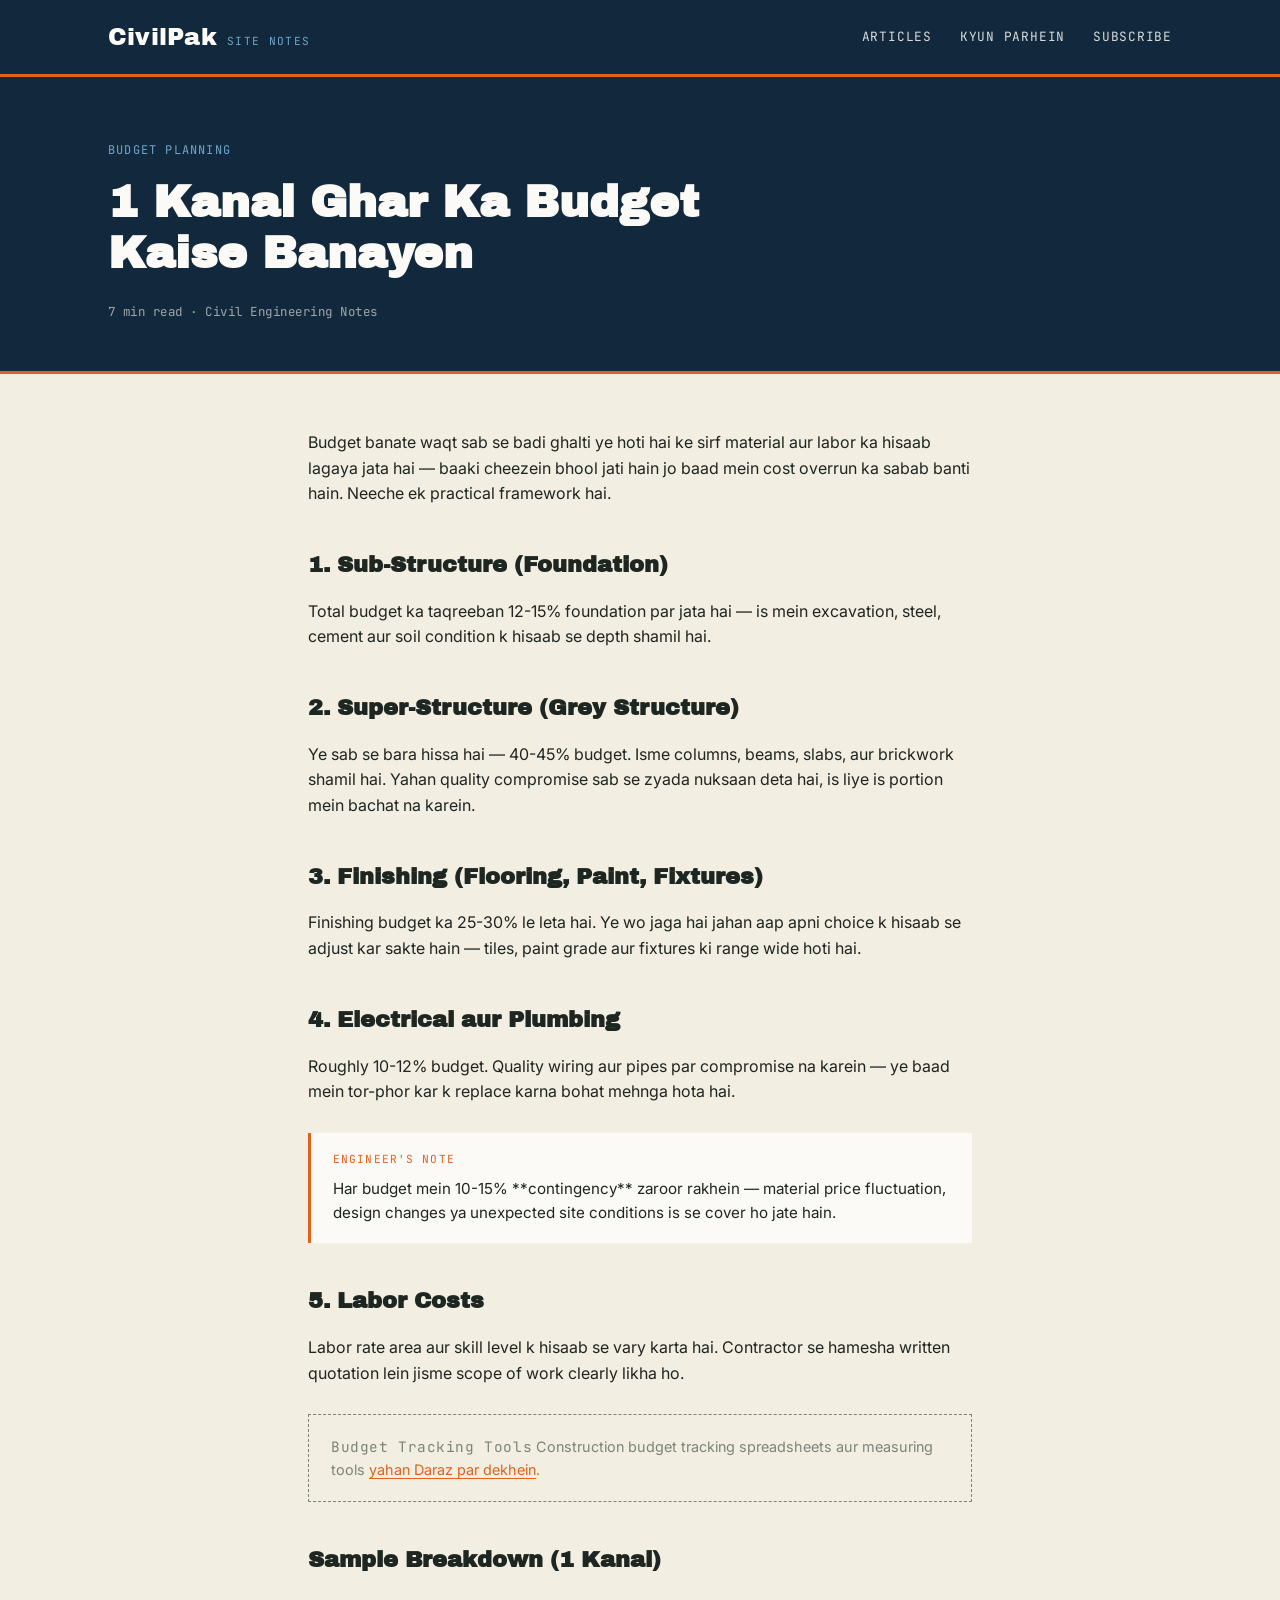
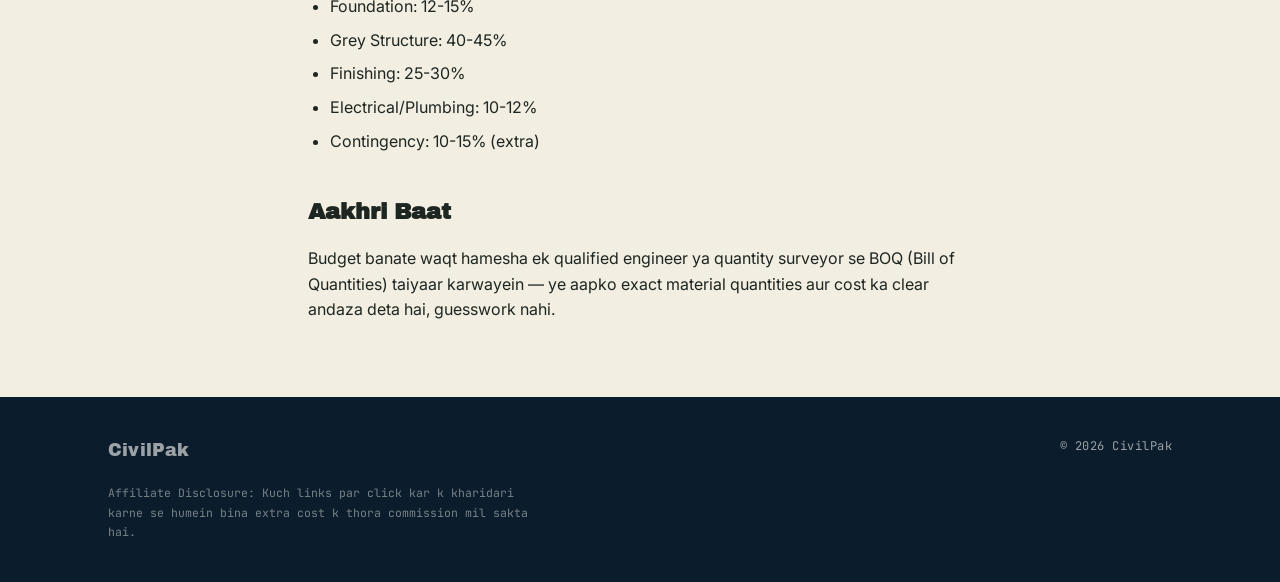
==== article-budget-planning-1-kanal.html @ 1efdeffb "Add files via upload" ====
<!DOCTYPE html>
<html lang="ur-PK">
<head>
<meta charset="UTF-8">
<meta name="viewport" content="width=device-width, initial-scale=1.0">
<title>1 Kanal Ghar Ka Budget Kaise Banayen | CivilPak</title>
<meta name="description" content="Material, labor aur contingency — realistic budget banane ka step-by-step tareeqa jo overspending se bachaye.">
<link rel="preconnect" href="https://fonts.googleapis.com">
<link href="https://fonts.googleapis.com/css2?family=Archivo+Black&family=Inter:wght@400;500;600&family=JetBrains+Mono:wght@400;500&display=swap" rel="stylesheet">
<link rel="stylesheet" href="style.css">
</head>
<body>

<header class="site">
  <div class="wrap">
    <a href="index.html" class="brand">
      <span class="mark">CivilPak</span>
      <span class="tag">Site Notes</span>
    </a>
    <nav class="site">
      <ul>
        <li><a href="index.html#articles">Articles</a></li>
        <li><a href="index.html#why">Kyun Parhein</a></li>
        <li><a href="index.html#subscribe">Subscribe</a></li>
      </ul>
    </nav>
  </div>
</header>

<div class="article-head">
  <div class="wrap">
    <span class="cat mono">Budget Planning</span>
    <h1>1 Kanal Ghar Ka Budget Kaise Banayen</h1>
    <span class="meta mono">7 min read · Civil Engineering Notes</span>
  </div>
</div>

<article class="article-body">
  <p>Budget banate waqt sab se badi ghalti ye hoti hai ke sirf material aur labor ka hisaab lagaya jata hai — baaki cheezein bhool jati hain jo baad mein cost overrun ka sabab banti hain. Neeche ek practical framework hai.</p>

  <h2>1. Sub-Structure (Foundation)</h2>
  <p>Total budget ka taqreeban 12-15% foundation par jata hai — is mein excavation, steel, cement aur soil condition k hisaab se depth shamil hai.</p>

  <h2>2. Super-Structure (Grey Structure)</h2>
  <p>Ye sab se bara hissa hai — 40-45% budget. Isme columns, beams, slabs, aur brickwork shamil hai. Yahan quality compromise sab se zyada nuksaan deta hai, is liye is portion mein bachat na karein.</p>

  <h2>3. Finishing (Flooring, Paint, Fixtures)</h2>
  <p>Finishing budget ka 25-30% le leta hai. Ye wo jaga hai jahan aap apni choice k hisaab se adjust kar sakte hain — tiles, paint grade aur fixtures ki range wide hoti hai.</p>

  <h2>4. Electrical aur Plumbing</h2>
  <p>Roughly 10-12% budget. Quality wiring aur pipes par compromise na karein — ye baad mein tor-phor kar k replace karna bohat mehnga hota hai.</p>

  <div class="callout">
    <span class="label mono">Engineer's Note</span>
    Har budget mein 10-15% **contingency** zaroor rakhein — material price fluctuation, design changes ya unexpected site conditions is se cover ho jate hain.
  </div>

  <h2>5. Labor Costs</h2>
  <p>Labor rate area aur skill level k hisaab se vary karta hai. Contractor se hamesha written quotation lein jisme scope of work clearly likha ho.</p>

  <div class="affiliate-box">
    <span class="label mono" style="color:var(--concrete);">Budget Tracking Tools</span>
    Construction budget tracking spreadsheets aur measuring tools <a href="#">yahan Daraz par dekhein</a>.
  </div>

  <h2>Sample Breakdown (1 Kanal)</h2>
  <ul>
    <li>Foundation: 12-15%</li>
    <li>Grey Structure: 40-45%</li>
    <li>Finishing: 25-30%</li>
    <li>Electrical/Plumbing: 10-12%</li>
    <li>Contingency: 10-15% (extra)</li>
  </ul>

  <h2>Aakhri Baat</h2>
  <p>Budget banate waqt hamesha ek qualified engineer ya quantity surveyor se BOQ (Bill of Quantities) taiyaar karwayein — ye aapko exact material quantities aur cost ka clear andaza deta hai, guesswork nahi.</p>
</article>

<footer class="site">
  <div class="wrap">
    <div>
      <div class="brand"><span class="mark" style="font-size:1.1rem;">CivilPak</span></div>
      <p class="disclosure">Affiliate Disclosure: Kuch links par click kar k kharidari karne se humein bina extra cost k thora commission mil sakta hai.</p>
    </div>
    <div class="mono" style="font-size:0.75rem;">© 2026 CivilPak</div>
  </div>
</footer>

</body>
</html>
---- style.css ----
/* ===== CivilPak — Blueprint Design System ===== */

:root {
  --navy: #12293D;
  --navy-deep: #0B1D2C;
  --paper: #F2EEE2;
  --paper-line: #E4DECC;
  --blue-line: #6FA6C9;
  --safety-orange: #E2621B;
  --charcoal: #1E2621;
  --concrete: #7C8479;
  --white: #FBFAF6;
}

* { box-sizing: border-box; margin: 0; padding: 0; }

html { scroll-behavior: smooth; }

body {
  background: var(--paper);
  color: var(--charcoal);
  font-family: 'Inter', -apple-system, sans-serif;
  line-height: 1.6;
  -webkit-font-smoothing: antialiased;
}

@media (prefers-reduced-motion: reduce) {
  html { scroll-behavior: auto; }
  * { animation-duration: 0.01ms !important; transition-duration: 0.01ms !important; }
}

a { color: inherit; text-decoration: none; }
img { max-width: 100%; display: block; }

.wrap {
  max-width: 1120px;
  margin: 0 auto;
  padding: 0 28px;
}

.mono {
  font-family: 'JetBrains Mono', monospace;
  letter-spacing: 0.04em;
}

/* ===== Header ===== */

header.site {
  background: var(--navy);
  color: var(--white);
  border-bottom: 3px solid var(--safety-orange);
  position: sticky;
  top: 0;
  z-index: 50;
}

header.site .wrap {
  display: flex;
  align-items: center;
  justify-content: space-between;
  padding-top: 18px;
  padding-bottom: 18px;
}

.brand {
  display: flex;
  align-items: baseline;
  gap: 10px;
}

.brand .mark {
  font-family: 'Archivo Black', sans-serif;
  font-size: 1.5rem;
  letter-spacing: 0.01em;
}

.brand .tag {
  font-family: 'JetBrains Mono', monospace;
  font-size: 0.7rem;
  color: var(--blue-line);
  text-transform: uppercase;
  letter-spacing: 0.12em;
}

nav.site ul {
  display: flex;
  gap: 28px;
  list-style: none;
  font-family: 'JetBrains Mono', monospace;
  font-size: 0.8rem;
  text-transform: uppercase;
  letter-spacing: 0.06em;
}

nav.site a { opacity: 0.85; border-bottom: 1px solid transparent; padding-bottom: 4px; }
nav.site a:hover, nav.site a:focus-visible { opacity: 1; border-color: var(--safety-orange); }
nav.site a:focus-visible { outline: 2px solid var(--blue-line); outline-offset: 3px; }

/* ===== Hero: blueprint sheet ===== */

.hero {
  background:
    linear-gradient(var(--navy-deep), var(--navy-deep)),
    repeating-linear-gradient(0deg, transparent, transparent 39px, rgba(111,166,201,0.14) 40px),
    repeating-linear-gradient(90deg, transparent, transparent 39px, rgba(111,166,201,0.14) 40px);
  color: var(--white);
  padding: 88px 0 96px;
  position: relative;
  overflow: hidden;
}

.sheet-frame {
  position: relative;
  border: 1px solid rgba(111,166,201,0.5);
  padding: 48px clamp(24px, 5vw, 64px);
}

.sheet-frame::before,
.sheet-frame::after,
.corner-tl, .corner-br {
  content: '';
  position: absolute;
  width: 22px;
  height: 22px;
  border: 2px solid var(--safety-orange);
}
.sheet-frame::before { top: -2px; left: -2px; border-right: none; border-bottom: none; }
.sheet-frame::after { bottom: -2px; right: -2px; border-left: none; border-top: none; }

.eyebrow {
  font-family: 'JetBrains Mono', monospace;
  font-size: 0.78rem;
  color: var(--safety-orange);
  text-transform: uppercase;
  letter-spacing: 0.16em;
  margin-bottom: 18px;
}

.hero h1 {
  font-family: 'Archivo Black', sans-serif;
  font-size: clamp(2.2rem, 5.4vw, 4rem);
  line-height: 1.05;
  max-width: 14ch;
  margin-bottom: 22px;
}

.hero h1 .accent { color: var(--blue-line); }

.hero p.lede {
  max-width: 52ch;
  color: rgba(251,250,246,0.82);
  font-size: 1.08rem;
  margin-bottom: 32px;
}

.dim-line {
  display: flex;
  align-items: center;
  gap: 10px;
  margin: 34px 0;
  color: var(--blue-line);
  font-family: 'JetBrains Mono', monospace;
  font-size: 0.72rem;
  letter-spacing: 0.1em;
}
.dim-line::before, .dim-line::after {
  content: '';
  flex: 1;
  height: 1px;
  background: rgba(111,166,201,0.5);
}

.cta-row { display: flex; gap: 16px; flex-wrap: wrap; }

.btn {
  display: inline-block;
  font-family: 'JetBrains Mono', monospace;
  font-size: 0.82rem;
  text-transform: uppercase;
  letter-spacing: 0.08em;
  padding: 14px 26px;
  border: 1px solid transparent;
  transition: transform 0.15s ease, background 0.15s ease;
}
.btn:focus-visible { outline: 2px solid var(--blue-line); outline-offset: 3px; }

.btn.primary { background: var(--safety-orange); color: var(--white); }
.btn.primary:hover { transform: translateY(-2px); }

.btn.ghost { border-color: rgba(251,250,246,0.4); color: var(--white); }
.btn.ghost:hover { border-color: var(--white); }

/* ===== Section shell ===== */

.section { padding: 76px 0; }
.section.alt { background: var(--white); border-top: 1px solid var(--paper-line); border-bottom: 1px solid var(--paper-line); }

.section-head {
  display: flex;
  align-items: flex-end;
  justify-content: space-between;
  gap: 24px;
  margin-bottom: 40px;
  flex-wrap: wrap;
}

.section-head .num {
  font-family: 'JetBrains Mono', monospace;
  color: var(--safety-orange);
  font-size: 0.78rem;
  letter-spacing: 0.1em;
  display: block;
  margin-bottom: 8px;
}

.section-head h2 {
  font-family: 'Archivo Black', sans-serif;
  font-size: clamp(1.6rem, 3.4vw, 2.3rem);
}

.section-head p { color: var(--concrete); max-width: 44ch; }

/* ===== Post cards (spec-sheet style) ===== */

.grid {
  display: grid;
  grid-template-columns: repeat(auto-fit, minmax(280px, 1fr));
  gap: 24px;
}

.card {
  background: var(--white);
  border: 1px solid var(--paper-line);
  position: relative;
  padding: 26px 24px 24px;
  transition: border-color 0.15s ease, transform 0.15s ease;
}

.card::before, .card::after {
  content: '';
  position: absolute;
  width: 14px;
  height: 14px;
  border: 2px solid var(--concrete);
  opacity: 0.35;
}
.card::before { top: 8px; left: 8px; border-right: none; border-bottom: none; }
.card::after { bottom: 8px; right: 8px; border-left: none; border-top: none; }

.card:hover { border-color: var(--safety-orange); transform: translateY(-3px); }

.card .cat {
  font-family: 'JetBrains Mono', monospace;
  font-size: 0.7rem;
  color: var(--blue-line);
  text-transform: uppercase;
  letter-spacing: 0.1em;
  margin-bottom: 12px;
  display: block;
}

.card h3 {
  font-family: 'Archivo Black', sans-serif;
  font-size: 1.15rem;
  line-height: 1.3;
  margin-bottom: 12px;
}

.card p { color: var(--concrete); font-size: 0.95rem; margin-bottom: 18px; }

.card .read {
  font-family: 'JetBrains Mono', monospace;
  font-size: 0.75rem;
  text-transform: uppercase;
  color: var(--charcoal);
  border-bottom: 1px solid var(--safety-orange);
  padding-bottom: 3px;
  display: inline-block;
}

/* ===== Why-this-works strip ===== */

.strip {
  display: grid;
  grid-template-columns: repeat(auto-fit, minmax(220px, 1fr));
  gap: 1px;
  background: var(--paper-line);
  border: 1px solid var(--paper-line);
}

.strip .item {
  background: var(--paper);
  padding: 28px 24px;
}

.strip .item .n {
  font-family: 'JetBrains Mono', monospace;
  color: var(--safety-orange);
  font-size: 0.8rem;
  display: block;
  margin-bottom: 10px;
}

.strip .item h4 {
  font-family: 'Archivo Black', sans-serif;
  font-size: 1rem;
  margin-bottom: 8px;
}

.strip .item p { color: var(--concrete); font-size: 0.9rem; }

/* ===== Newsletter / CTA ===== */

.cta-block {
  background: var(--navy);
  color: var(--white);
  padding: 64px 0;
  text-align: center;
}

.cta-block h2 {
  font-family: 'Archivo Black', sans-serif;
  font-size: clamp(1.5rem, 3vw, 2.1rem);
  margin-bottom: 14px;
}

.cta-block p { color: rgba(251,250,246,0.75); max-width: 46ch; margin: 0 auto 28px; }

.subscribe-form {
  display: flex;
  gap: 12px;
  max-width: 420px;
  margin: 0 auto;
  flex-wrap: wrap;
  justify-content: center;
}

.subscribe-form input[type="email"] {
  flex: 1;
  min-width: 220px;
  padding: 13px 16px;
  background: var(--white);
  border: 1px solid transparent;
  font-family: 'Inter', sans-serif;
  color: var(--charcoal);
}
.subscribe-form input[type="email"]:focus-visible { outline: 2px solid var(--safety-orange); }

/* ===== Footer ===== */

footer.site {
  background: var(--navy-deep);
  color: rgba(251,250,246,0.6);
  padding: 40px 0;
  font-size: 0.85rem;
}

footer.site .wrap {
  display: flex;
  justify-content: space-between;
  flex-wrap: wrap;
  gap: 16px;
}

footer.site .disclosure {
  max-width: 60ch;
  font-family: 'JetBrains Mono', monospace;
  font-size: 0.72rem;
  line-height: 1.7;
  color: rgba(251,250,246,0.45);
  margin-top: 18px;
}

/* ===== Article page ===== */

.article-head {
  background: var(--navy);
  color: var(--white);
  padding: 64px 0 48px;
  border-bottom: 3px solid var(--safety-orange);
}

.article-head .cat {
  font-family: 'JetBrains Mono', monospace;
  color: var(--blue-line);
  font-size: 0.75rem;
  text-transform: uppercase;
  letter-spacing: 0.1em;
  margin-bottom: 16px;
  display: block;
}

.article-head h1 {
  font-family: 'Archivo Black', sans-serif;
  font-size: clamp(1.8rem, 4.4vw, 2.8rem);
  max-width: 20ch;
  line-height: 1.15;
  margin-bottom: 18px;
}

.article-head .meta {
  font-family: 'JetBrains Mono', monospace;
  font-size: 0.78rem;
  color: rgba(251,250,246,0.6);
}

.article-body {
  max-width: 720px;
  margin: 0 auto;
  padding: 56px 28px;
}

.article-body h2 {
  font-family: 'Archivo Black', sans-serif;
  font-size: 1.4rem;
  margin: 40px 0 16px;
}

.article-body p { margin-bottom: 18px; color: var(--charcoal); }

.article-body ul, .article-body ol { margin: 0 0 18px 22px; }
.article-body li { margin-bottom: 8px; }

.callout {
  border-left: 3px solid var(--safety-orange);
  background: var(--white);
  padding: 18px 22px;
  margin: 28px 0;
  font-size: 0.95rem;
}

.callout .label {
  font-family: 'JetBrains Mono', monospace;
  font-size: 0.7rem;
  text-transform: uppercase;
  color: var(--safety-orange);
  letter-spacing: 0.1em;
  display: block;
  margin-bottom: 8px;
}

.affiliate-box {
  border: 1px dashed var(--concrete);
  padding: 20px 22px;
  margin: 28px 0;
  font-size: 0.9rem;
  color: var(--concrete);
}

.affiliate-box a { color: var(--safety-orange); border-bottom: 1px solid var(--safety-orange); }

@media (max-width: 640px) {
  nav.site ul { display: none; }
  .article-body { padding: 40px 20px; }
}
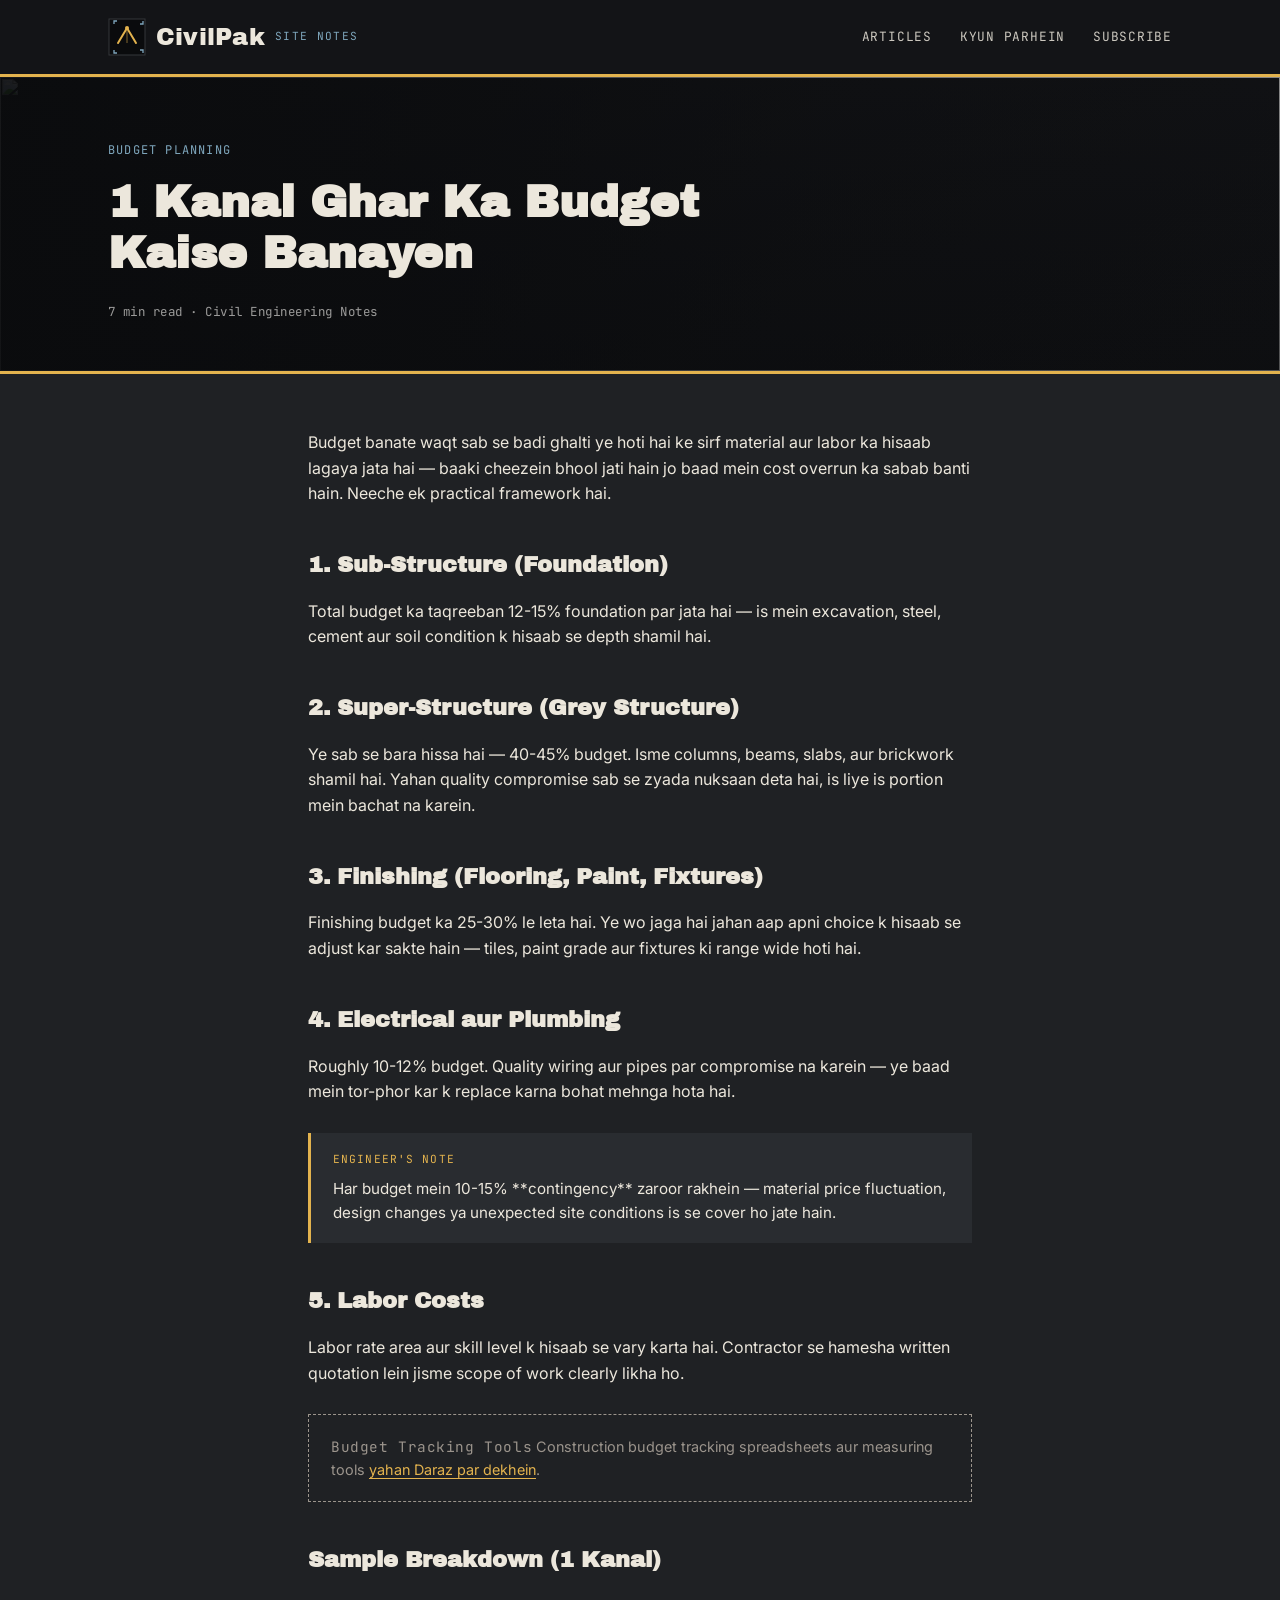
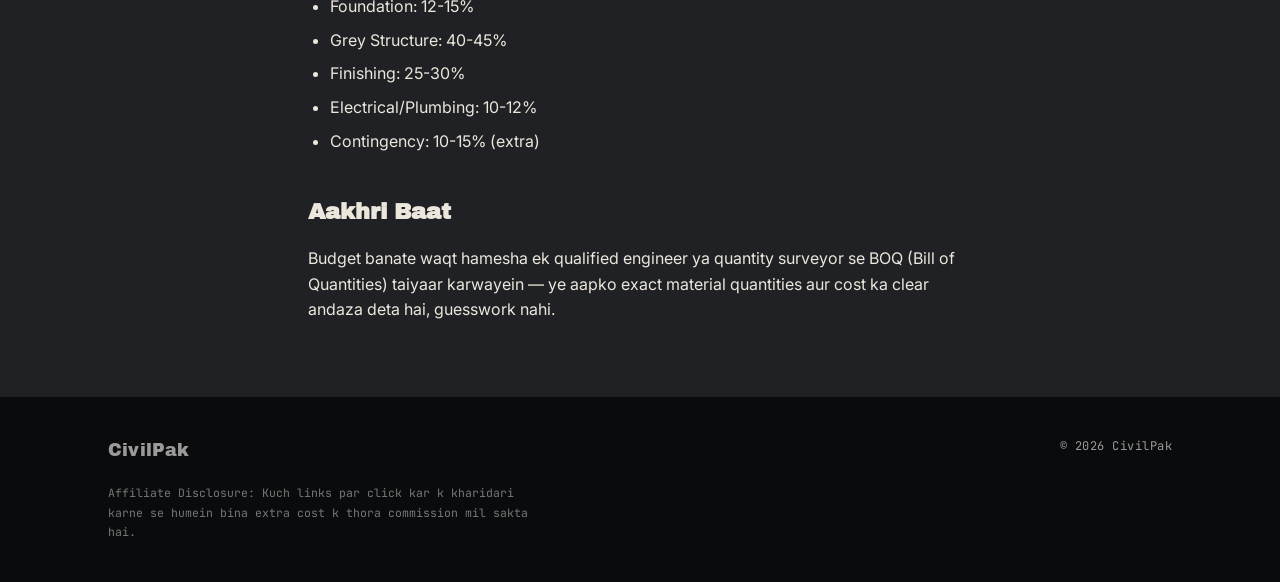
==== commit 77682fe8: "Add files via upload" ====
--- a/article-budget-planning-1-kanal.html
+++ b/article-budget-planning-1-kanal.html
@@ -14,6 +14,16 @@
 <header class="site">
   <div class="wrap">
     <a href="index.html" class="brand">
+      <svg class="logo-mark" width="38" height="38" viewBox="0 0 38 38" xmlns="http://www.w3.org/2000/svg" role="img" aria-label="CivilPak logo">
+        <rect x="1" y="1" width="36" height="36" fill="#0A0B0D" stroke="#34373B" stroke-width="1"/>
+        <path d="M6 6 L6 3 L9 3" fill="none" stroke="#7FA7BD" stroke-width="1.3"/>
+        <path d="M32 6 L35 6 L35 3" fill="none" stroke="#7FA7BD" stroke-width="1.3"/>
+        <path d="M6 32 L6 35 L9 35" fill="none" stroke="#7FA7BD" stroke-width="1.3"/>
+        <path d="M32 32 L35 32 L35 35" fill="none" stroke="#7FA7BD" stroke-width="1.3"/>
+        <path d="M10 25 L19 10 L28 25" fill="none" stroke="#E3B34E" stroke-width="2" stroke-linejoin="round" stroke-linecap="round"/>
+        <line x1="19" y1="10" x2="19" y2="25" stroke="#E3B34E" stroke-width="1" opacity="0.55"/>
+        <circle cx="19" cy="10" r="2" fill="#E3B34E"/>
+      </svg>
       <span class="mark">CivilPak</span>
       <span class="tag">Site Notes</span>
     </a>
@@ -28,6 +38,9 @@
 </header>
 
 <div class="article-head">
+  <div class="head-illustration">
+  <img src="https://images.pexels.com/photos/7054399/pexels-photo-7054399.jpeg?auto=compress&cs=tinysrgb&w=1600" alt="" />
+  </div>
   <div class="wrap">
     <span class="cat mono">Budget Planning</span>
     <h1>1 Kanal Ghar Ka Budget Kaise Banayen</h1>
--- a/style.css
+++ b/style.css
@@ -1,15 +1,17 @@
 /* ===== CivilPak — Blueprint Design System ===== */
 
 :root {
-  --navy: #12293D;
-  --navy-deep: #0B1D2C;
-  --paper: #F2EEE2;
-  --paper-line: #E4DECC;
-  --blue-line: #6FA6C9;
-  --safety-orange: #E2621B;
-  --charcoal: #1E2621;
-  --concrete: #7C8479;
-  --white: #FBFAF6;
+  --navy: #131417;
+  --navy-deep: #0A0B0D;
+  --paper: #1F2124;
+  --paper-line: #34373B;
+  --blue-line: #7FA7BD;
+  --safety-orange: #E3B34E;
+  --charcoal: #ECE7DC;
+  --concrete: #9B948C;
+  --white: #ECE7DC;
+  --ink: #292C30;
+  --paper-light: #F2EDE0;
 }
 
 * { box-sizing: border-box; margin: 0; padding: 0; }
@@ -64,9 +66,11 @@
 
 .brand {
   display: flex;
-  align-items: baseline;
+  align-items: center;
   gap: 10px;
 }
+
+.logo-mark { display: block; flex-shrink: 0; }
 
 .brand .mark {
   font-family: 'Archivo Black', sans-serif;
@@ -100,9 +104,10 @@
 
 .hero {
   background:
+    radial-gradient(ellipse 620px 420px at 30% 8%, rgba(227,179,78,0.14), transparent 65%),
     linear-gradient(var(--navy-deep), var(--navy-deep)),
-    repeating-linear-gradient(0deg, transparent, transparent 39px, rgba(111,166,201,0.14) 40px),
-    repeating-linear-gradient(90deg, transparent, transparent 39px, rgba(111,166,201,0.14) 40px);
+    repeating-linear-gradient(0deg, transparent, transparent 39px, rgba(127,167,189,0.12) 40px),
+    repeating-linear-gradient(90deg, transparent, transparent 39px, rgba(127,167,189,0.12) 40px);
   color: var(--white);
   padding: 88px 0 96px;
   position: relative;
@@ -111,9 +116,29 @@
 
 .sheet-frame {
   position: relative;
-  border: 1px solid rgba(111,166,201,0.5);
+  z-index: 1;
+  border: 1px solid rgba(127,167,189,0.4);
   padding: 48px clamp(24px, 5vw, 64px);
-}
+  box-shadow: 0 0 80px -20px rgba(227,179,78,0.18);
+}
+
+.hero-illustration {
+  position: absolute;
+  inset: 0;
+  z-index: 0;
+  pointer-events: none;
+  overflow: hidden;
+}
+.hero-illustration svg, .hero-illustration img { width: 100%; height: 100%; display: block; object-fit: cover; }
+.hero-illustration::after {
+  content: '';
+  position: absolute;
+  inset: 0;
+  background:
+    linear-gradient(100deg, rgba(10,11,13,0.94) 0%, rgba(10,11,13,0.75) 32%, rgba(10,11,13,0.45) 58%, rgba(10,11,13,0.25) 100%),
+    linear-gradient(180deg, rgba(10,11,13,0.15) 0%, rgba(10,11,13,0.55) 100%);
+}
+.hero .wrap { position: relative; z-index: 2; }
 
 .sheet-frame::before,
 .sheet-frame::after,
@@ -167,7 +192,7 @@
   content: '';
   flex: 1;
   height: 1px;
-  background: rgba(111,166,201,0.5);
+  background: rgba(127,167,189,0.4);
 }
 
 .cta-row { display: flex; gap: 16px; flex-wrap: wrap; }
@@ -184,8 +209,8 @@
 }
 .btn:focus-visible { outline: 2px solid var(--blue-line); outline-offset: 3px; }
 
-.btn.primary { background: var(--safety-orange); color: var(--white); }
-.btn.primary:hover { transform: translateY(-2px); }
+.btn.primary { background: var(--safety-orange); color: var(--navy); font-weight: 600; }
+.btn.primary:hover { transform: translateY(-2px); box-shadow: 0 10px 28px -6px rgba(227,179,78,0.45); }
 
 .btn.ghost { border-color: rgba(251,250,246,0.4); color: var(--white); }
 .btn.ghost:hover { border-color: var(--white); }
@@ -193,7 +218,7 @@
 /* ===== Section shell ===== */
 
 .section { padding: 76px 0; }
-.section.alt { background: var(--white); border-top: 1px solid var(--paper-line); border-bottom: 1px solid var(--paper-line); }
+.section.alt { background: var(--ink); border-top: 1px solid var(--paper-line); border-bottom: 1px solid var(--paper-line); }
 
 .section-head {
   display: flex;
@@ -229,11 +254,11 @@
 }
 
 .card {
-  background: var(--white);
+  background: var(--ink);
   border: 1px solid var(--paper-line);
   position: relative;
   padding: 26px 24px 24px;
-  transition: border-color 0.15s ease, transform 0.15s ease;
+  transition: border-color 0.15s ease, transform 0.15s ease, box-shadow 0.2s ease;
 }
 
 .card::before, .card::after {
@@ -247,7 +272,7 @@
 .card::before { top: 8px; left: 8px; border-right: none; border-bottom: none; }
 .card::after { bottom: 8px; right: 8px; border-left: none; border-top: none; }
 
-.card:hover { border-color: var(--safety-orange); transform: translateY(-3px); }
+.card:hover { border-color: var(--safety-orange); transform: translateY(-3px); box-shadow: 0 12px 32px -8px rgba(227,179,78,0.25); }
 
 .card .cat {
   font-family: 'JetBrains Mono', monospace;
@@ -339,10 +364,10 @@
   flex: 1;
   min-width: 220px;
   padding: 13px 16px;
-  background: var(--white);
+  background: var(--paper-light);
   border: 1px solid transparent;
   font-family: 'Inter', sans-serif;
-  color: var(--charcoal);
+  color: var(--navy);
 }
 .subscribe-form input[type="email"]:focus-visible { outline: 2px solid var(--safety-orange); }
 
@@ -378,6 +403,27 @@
   color: var(--white);
   padding: 64px 0 48px;
   border-bottom: 3px solid var(--safety-orange);
+  position: relative;
+  overflow: hidden;
+}
+
+.article-head .wrap { position: relative; z-index: 1; }
+
+.head-illustration {
+  position: absolute;
+  inset: 0;
+  z-index: 0;
+  pointer-events: none;
+  overflow: hidden;
+}
+.head-illustration svg, .head-illustration img { width: 100%; height: 100%; display: block; object-fit: cover; }
+.head-illustration::after {
+  content: '';
+  position: absolute;
+  inset: 0;
+  background:
+    linear-gradient(100deg, rgba(10,11,13,0.92) 0%, rgba(10,11,13,0.7) 34%, rgba(10,11,13,0.4) 62%, rgba(10,11,13,0.22) 100%),
+    linear-gradient(180deg, rgba(10,11,13,0.1) 0%, rgba(10,11,13,0.5) 100%);
 }
 
 .article-head .cat {
@@ -410,6 +456,13 @@
   padding: 56px 28px;
 }
 
+.article-illustration {
+  max-width: 720px;
+  margin: 0 auto;
+  display: block;
+}
+.article-illustration svg { display: block; width: 100%; height: auto; }
+
 .article-body h2 {
   font-family: 'Archivo Black', sans-serif;
   font-size: 1.4rem;
@@ -423,7 +476,7 @@
 
 .callout {
   border-left: 3px solid var(--safety-orange);
-  background: var(--white);
+  background: var(--ink);
   padding: 18px 22px;
   margin: 28px 0;
   font-size: 0.95rem;
